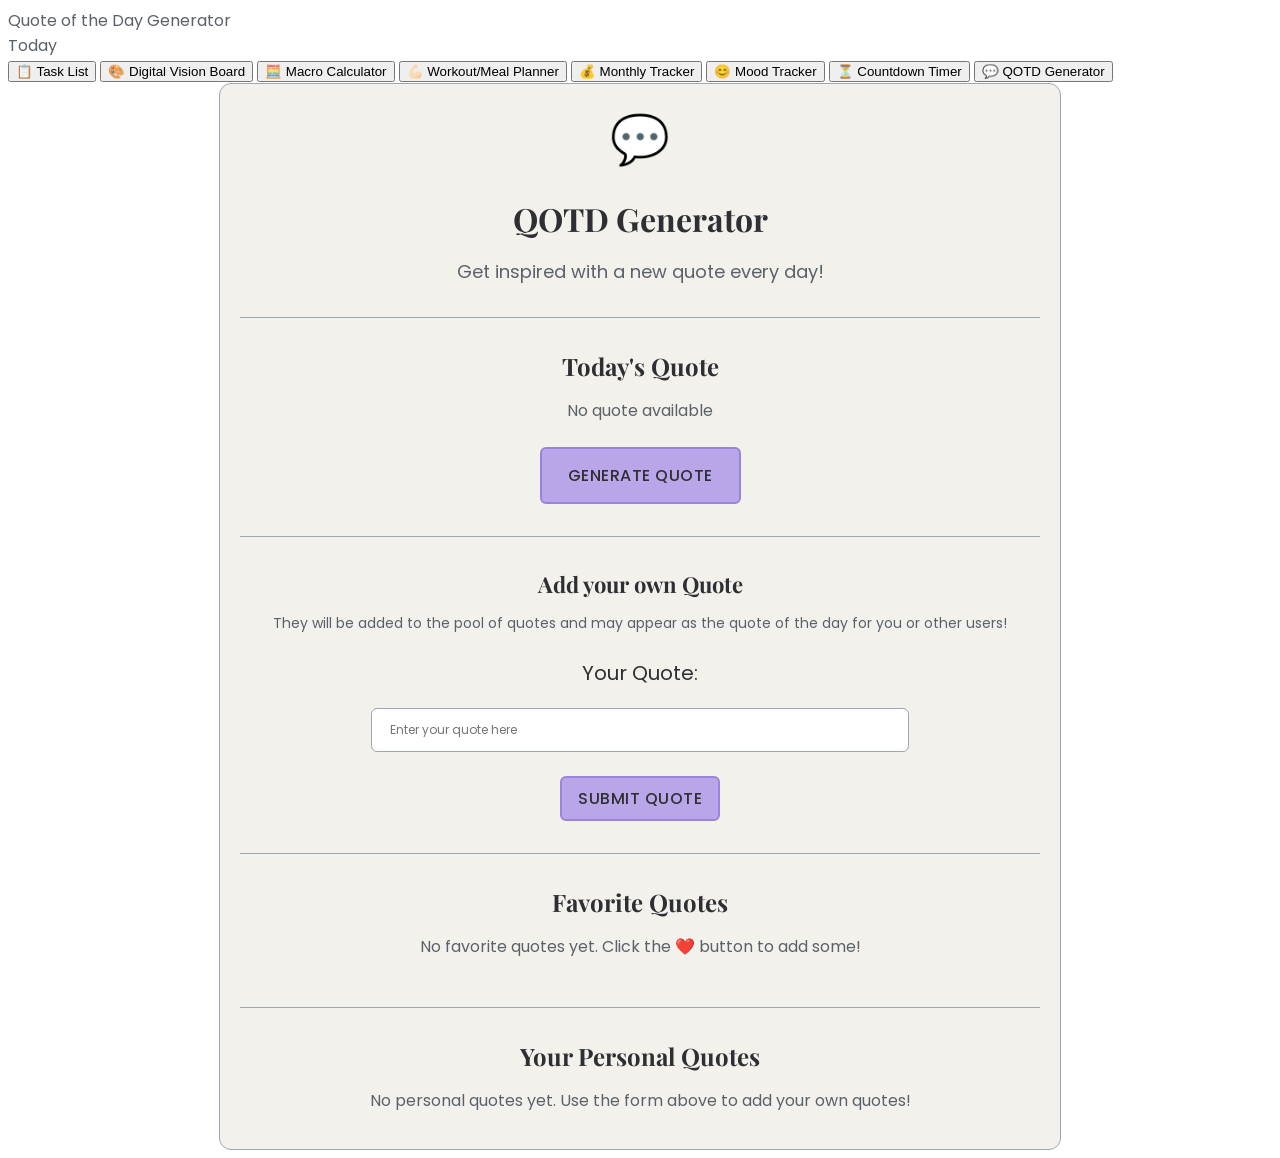
==== QOTD/index.html @ 15176fb0 "3-17 commit" ====
<!DOCTYPE html>
<html lang="en">
<head>
    <meta charset="UTF-8">
    <meta name="viewport" content="width=device-width, initial-scale=1.0">
    <title>Quote of the Day Generator</title>
    <link rel="stylesheet" href="style.css">
    <script src="script.js" defer></script>
</head>
<body>
    <header>
        <div class="logo">
            <span id="app-title">Quote of the Day Generator</span>
        </div>
        <div class="date-display">
            <div class="day" id="currentDay">Today</div>
            <div class="full-date" id="currentDate"></div>
        </div>
    </header>
    <div class="container">
        <div class="sidebar">
            <div class="profile">
                <div class="profile-img">

                </div>
                <div class="profile-name" id="profileName">
                    
                </div>
                <div class="profile-email" id="profileEmail">

                </div>
            </div>
            <div class="sidebar-buttons">
                <button class="sidebar-button">📋 Task List</button>
                <button class="sidebar-button">🎨 Digital Vision Board</button>
                <button class="sidebar-button">🧮 Macro Calculator</button>
                <button class="sidebar-button">💪🏻 Workout/Meal Planner</button>
                <button class="sidebar-button">💰 Monthly Tracker</button>
                <button class="sidebar-button">😊 Mood Tracker</button>
                <button class="sidebar-button">⏳ Countdown Timer</button>
                <button class="sidebar-button">💬 QOTD Generator</button>
            </div>
        </div>
        <div class="main-content">
            <div class="qotd">
                <div class="qotd__intro">
                    <span class="qotd__icon">💬</span>
                    <h1 class="qotd__title">QOTD Generator</h1>
                    <p class="qotd__description">Get inspired with a new quote every day!</p>
                </div>
                <div class="qotd__quote--display">
                    <h2 class="qotd__section--title">Today's Quote</h2>
                    <p id="quote-element" class="qotd__quote--text"></p>
                    <p id="quote-empty" class="qotd__quote">No quote available</p>
                    <div class="qotd__button--group">
                        <button id="generate-quote-button" class="qotd__button qotd__button--generate">Generate Quote</button>
                        <button id="favorite-quote-button" class="qotd__button qotd__button--favorite">❤️ Favorite</button>
                    </div>                
                </div>
                <form class="qotd__form" id="quote-form">
                    <h3 class="qotd__form--title">Add your own Quote</h3>
                    <p class="qotd__form--description">
                        They will be added to the pool of quotes and may appear as the quote of the day for you or other users!
                    </p>
                    <div class="qotd__form--group">
                        <label for="quote-input" class="qotd__label">Your Quote:</label>
                        <input type="text" id="quote-input" class="qotd__input" placeholder="Enter your quote here">
                    </div>
                    <button type="submit" id="submit-quote-button" class="qotd__button qotd__button--submit">Submit Quote
                    </button>
                </form>
                <div class="qotd__favorites">
                    <h2 class="qotd__section--title">Favorite Quotes</h2>
                    <ul id="favorite-quotes-list" class="qotd__favorites--list">
                        <li class="qotd__favorite-item">
                            <p class="qotd__favorite-quote">❤️ Example Quote</p>
                            <button class="qotd__button qotd__button--remove-favorite">Remove</button>
                        </li>
                    </ul>
                </div>
                <div class="qotd__personal">
                    <h2 class="qotd__section--title">Your Personal Quotes</h2>
                    <ul id="personal-quotes-list" class="qotd__personal--list">
                        <li class="qotd__personal-item">
                            <p class="qotd__personal-quote"> ❤️ Example Personal Quote</p>
                            <button class="qotd__button qotd__button--remove-personal">Remove</button>
                        </li>
                    </ul>
                </div>
            </div>
        </div>
    </div>
</body>
</html>
---- QOTD/style.css ----
@import url('https://fonts.googleapis.com/css2?family=Playfair+Display:wght@500;600;700&family=Poppins:wght@300;400;500&display=swap');

h1, h2, h3 {
    font-family: 'Playfair Display', serif;
    color: #2f2f33;
}

body {
    font-family: 'Poppins', sans-serif;
    color: #5a6168;
}

.qotd {
    width: 100%;
    max-width: 800px;
    margin: 0 auto;
    text-align: center;
    background-color: #f3f1ec;
    padding: 20px;
    border: 1px solid #9ea8b2;
    border-radius: 12px;
}

.qotd__intro {
    margin-bottom: 20px;
}

.qotd__icon {
    font-size: 48px;
    margin-bottom: 8px;
}

.qotd__title {
    font-size: 32px;
    margin-bottom: 16px;
}

.qotd__description {
    font-size: 18px;
    margin-bottom: 32px;
    border-bottom: 1px solid #9ea8b2;
    padding-bottom: 32px;
}

.qotd__section--title {
    font-size: 24px;
    margin-bottom: 16px;
}

.qotd__quote--text {
    margin: 24px 0;
    font-size: 20px;
}

.qotd__quote {
    font-size: 16px;
    margin-bottom: 24px;
}

.qotd__button--group {
    display: flex;
    justify-content: center;
    gap: 20px;
    margin-bottom: 32px;
    border-bottom: 1px solid #9ea8b2;
    padding-bottom: 32px;
}

.qotd__button{
    background-color: #b9a6e8;
    color: #2f2f33;
    border: 2px solid #9a84db;
    border-radius: 6px;
    padding: 8px 16px;
    font-size: 16px;
    transition: all 0.3s ease;
    cursor: pointer;
    font-family: 'Poppins', sans-serif;
    font-weight: 500;
    letter-spacing: 0.5px;
    text-transform: uppercase;
}

.qotd__button--generate{
    padding: 14px 26px;
}

.qotd__button:hover {
    background-color: #9a84db;
    transform: translateY(-2px);
    box-shadow: 0 6px 12px rgba(0, 0, 0, 0.1);
}

.qotd__button--favorite {
    background-color: #f2c6d8;
    border: 2px solid #e6a6c1;
    /* display: none; */
}

.qotd__button--favorite:hover {
    background-color: #e6a6c1;
    transform: translateY(-2px);
}

/* form */

.qotd__form{
    margin-bottom: 32px;
    border-bottom: 1px solid #9ea8b2;
    padding-bottom: 32px;
}

.qotd__form--title {
    font-size: 22px;
    margin-bottom: 12px;
}

.qotd__form--description {
    font-size: 14px;
    color: #5a6168;
    margin-bottom: 24px;
}

.qotd__form--group {
    display: flex;
    flex-direction: column;
    align-items: center;
    gap: 12px;
    margin-bottom: 24px;
}

.qotd__label {
    font-size: 20px;
    color: #2f2f33;
    margin-bottom: 8px;
}

.qotd__input {
    width: 100%;
    max-width: 500px;
    padding: 12px 18px;
    border: 1px solid #9ea8b2;
    border-radius: 6px;
    font-size: 12px;
    font-family: 'Poppins', sans-serif;
    transition: all 0.3s ease;
}

.qotd__input:focus {
    outline: none;
    border-color: #b9a6e8;
    box-shadow: 0 0 0 2px rgba(185, 166, 232, 0.3);
}

/* favorites */

.qotd__favorites{
    margin-bottom: 32px;
    border-bottom: 1px solid #9ea8b2;
    padding-bottom: 32px;
}

.qotd__favorites--list, .qotd__personal--list {
    list-style: none;
    display: flex;
    padding: 0;
    flex-direction: column;
    gap: 8px;
}

.qotd__favorite-item, .qotd__personal-item {
    display: flex;
    justify-content: space-between;
    align-items: center;
    background-color: white;
    padding: 12px 18px;
    border: 1px solid #9ea8b2;
    border-radius: 6px;
}

.qotd__favorite-quote, .qotd__personal-quote {
    font-size: 14px;
    color: #2f2f33;
    font-style: italic;
}

.qotd__button--remove-favorite, .qotd__button--remove-personal {
    background-color: #e28a8a;
    border: 2px solid #c96e6e;
    padding: 6px 12px;
}

.qotd__button--remove-favorite:hover, .qotd__button--remove-personal:hover {
    background-color: #c96e6e;
    transform: translateY(-2px);
    box-shadow: 0 6px 12px rgba(0, 0, 0, 0.1);
}
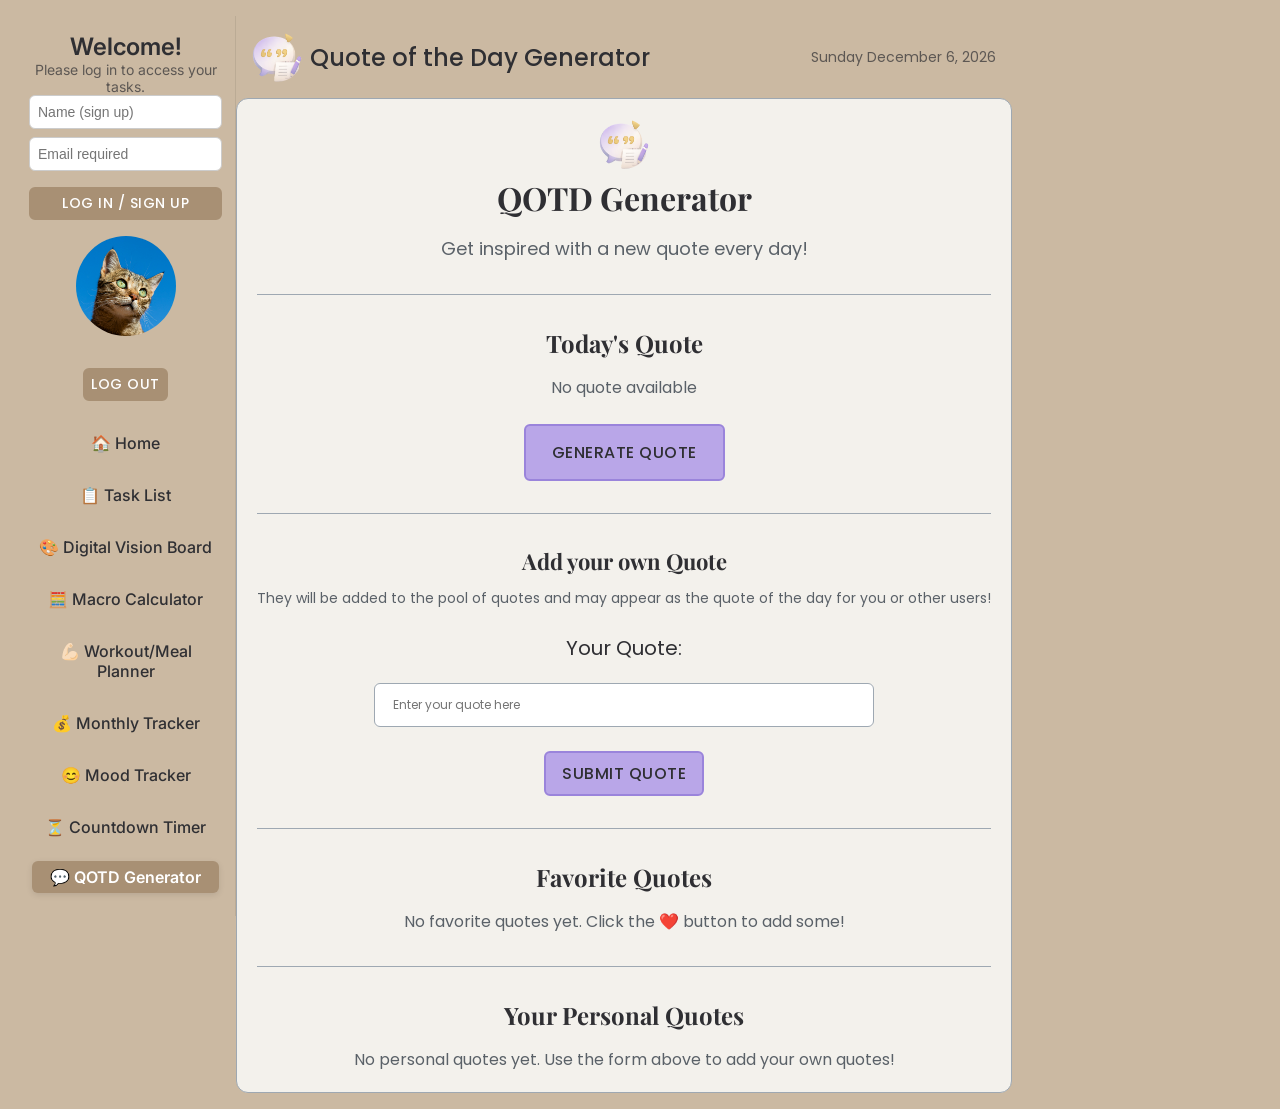
==== commit fecf6898: "3/18" ====
--- a/QOTD/index.html
+++ b/QOTD/index.html
@@ -6,89 +6,76 @@
     <title>Quote of the Day Generator</title>
     <link rel="stylesheet" href="style.css">
     <script src="script.js" defer></script>
+    <script src="/assets/site.js" defer></script>
+    <script src="/assets/auth.js" defer></script>
+    <script src="/assets/layout.js" defer></script>
+    <link rel="stylesheet" href="/partials/sidebar.css">
 </head>
 <body>
-    <header>
-        <div class="logo">
-            <span id="app-title">Quote of the Day Generator</span>
-        </div>
-        <div class="date-display">
-            <div class="day" id="currentDay">Today</div>
-            <div class="full-date" id="currentDate"></div>
-        </div>
-    </header>
-    <div class="container">
-        <div class="sidebar">
-            <div class="profile">
-                <div class="profile-img">
-
+    <section class="shell">
+        <div id="sidebar-mount"></div>
+        <div class="shell__content">        
+            <header>
+                <div class="logo">
+                    <img class="logo__img" src="/QOTD/info/logo.png" alt="Logo">
+                    <span class="app-title" id="app-title">Quote of the Day Generator</span>
                 </div>
-                <div class="profile-name" id="profileName">
-                    
+                <div class="date-display">
+                    <div class="day" id="currentDay">Today</div>
+                    <div class="full-date" id="currentDate"></div>
                 </div>
-                <div class="profile-email" id="profileEmail">
-
-                </div>
-            </div>
-            <div class="sidebar-buttons">
-                <button class="sidebar-button">📋 Task List</button>
-                <button class="sidebar-button">🎨 Digital Vision Board</button>
-                <button class="sidebar-button">🧮 Macro Calculator</button>
-                <button class="sidebar-button">💪🏻 Workout/Meal Planner</button>
-                <button class="sidebar-button">💰 Monthly Tracker</button>
-                <button class="sidebar-button">😊 Mood Tracker</button>
-                <button class="sidebar-button">⏳ Countdown Timer</button>
-                <button class="sidebar-button">💬 QOTD Generator</button>
-            </div>
-        </div>
-        <div class="main-content">
-            <div class="qotd">
-                <div class="qotd__intro">
-                    <span class="qotd__icon">💬</span>
-                    <h1 class="qotd__title">QOTD Generator</h1>
-                    <p class="qotd__description">Get inspired with a new quote every day!</p>
-                </div>
-                <div class="qotd__quote--display">
-                    <h2 class="qotd__section--title">Today's Quote</h2>
-                    <p id="quote-element" class="qotd__quote--text"></p>
-                    <p id="quote-empty" class="qotd__quote">No quote available</p>
-                    <div class="qotd__button--group">
-                        <button id="generate-quote-button" class="qotd__button qotd__button--generate">Generate Quote</button>
-                        <button id="favorite-quote-button" class="qotd__button qotd__button--favorite">❤️ Favorite</button>
-                    </div>                
-                </div>
-                <form class="qotd__form" id="quote-form">
-                    <h3 class="qotd__form--title">Add your own Quote</h3>
-                    <p class="qotd__form--description">
-                        They will be added to the pool of quotes and may appear as the quote of the day for you or other users!
-                    </p>
-                    <div class="qotd__form--group">
-                        <label for="quote-input" class="qotd__label">Your Quote:</label>
-                        <input type="text" id="quote-input" class="qotd__input" placeholder="Enter your quote here">
+            </header>
+            <div class="container">
+                <div class="main-content">
+                    <div class="qotd">
+                        <div class="qotd__intro">
+                            <img class="logo__img" src="/QOTD/info/logo.png" alt="Logo">
+                            <h1 class="qotd__title">QOTD Generator</h1>
+                            <p class="qotd__description">Get inspired with a new quote every day!</p>
+                        </div>
+                        <div class="qotd__quote--display">
+                            <h2 class="qotd__section--title">Today's Quote</h2>
+                            <p id="quote-element" class="qotd__quote--text"></p>
+                            <p id="quote-empty" class="qotd__quote">No quote available</p>
+                            <div class="qotd__button--group">
+                                <button id="generate-quote-button" class="qotd__button qotd__button--generate">Generate Quote</button>
+                                <button id="favorite-quote-button" class="qotd__button qotd__button--favorite">❤️ Favorite</button>
+                            </div>                
+                        </div>
+                        <form class="qotd__form" id="quote-form">
+                            <h3 class="qotd__form--title">Add your own Quote</h3>
+                            <p class="qotd__form--description">
+                                They will be added to the pool of quotes and may appear as the quote of the day for you or other users!
+                            </p>
+                            <div class="qotd__form--group">
+                                <label for="quote-input" class="qotd__label">Your Quote:</label>
+                                <input type="text" id="quote-input" class="qotd__input" placeholder="Enter your quote here">
+                            </div>
+                            <button type="submit" id="submit-quote-button" class="qotd__button qotd__button--submit">Submit Quote
+                            </button>
+                        </form>
+                        <div class="qotd__favorites">
+                            <h2 class="qotd__section--title">Favorite Quotes</h2>
+                            <ul id="favorite-quotes-list" class="qotd__favorites--list">
+                                <li class="qotd__favorite-item">
+                                    <p class="qotd__favorite-quote">❤️ Example Quote</p>
+                                    <button class="qotd__button qotd__button--remove-favorite">Remove</button>
+                                </li>
+                            </ul>
+                        </div>
+                        <div class="qotd__personal">
+                            <h2 class="qotd__section--title">Your Personal Quotes</h2>
+                            <ul id="personal-quotes-list" class="qotd__personal--list">
+                                <li class="qotd__personal-item">
+                                    <p class="qotd__personal-quote"> ❤️ Example Personal Quote</p>
+                                    <button class="qotd__button qotd__button--remove-personal">Remove</button>
+                                </li>
+                            </ul>
+                        </div>
                     </div>
-                    <button type="submit" id="submit-quote-button" class="qotd__button qotd__button--submit">Submit Quote
-                    </button>
-                </form>
-                <div class="qotd__favorites">
-                    <h2 class="qotd__section--title">Favorite Quotes</h2>
-                    <ul id="favorite-quotes-list" class="qotd__favorites--list">
-                        <li class="qotd__favorite-item">
-                            <p class="qotd__favorite-quote">❤️ Example Quote</p>
-                            <button class="qotd__button qotd__button--remove-favorite">Remove</button>
-                        </li>
-                    </ul>
-                </div>
-                <div class="qotd__personal">
-                    <h2 class="qotd__section--title">Your Personal Quotes</h2>
-                    <ul id="personal-quotes-list" class="qotd__personal--list">
-                        <li class="qotd__personal-item">
-                            <p class="qotd__personal-quote"> ❤️ Example Personal Quote</p>
-                            <button class="qotd__button qotd__button--remove-personal">Remove</button>
-                        </li>
-                    </ul>
                 </div>
             </div>
         </div>
-    </div>
+    </section>
 </body>
 </html>
--- a/QOTD/style.css
+++ b/QOTD/style.css
@@ -1,4 +1,58 @@
 @import url('https://fonts.googleapis.com/css2?family=Playfair+Display:wght@500;600;700&family=Poppins:wght@300;400;500&display=swap');
+
+* {
+    box-sizing: border-box;
+    margin: 0;
+    padding: 0;
+}
+
+html, body {
+    height: 100%;
+    background-color: #cbb9a2; /* page background */
+    font-family: 'Poppins', sans-serif;
+    color: #5a6168;
+}
+
+.shell {
+    display: flex;
+    min-height: 100vh;
+    background-color: transparent;
+    padding: 16px;
+}
+
+.shell__content{
+    background-color: #cbb9a2;
+}
+
+header {
+    background-color: transparent;
+    padding: 16px;
+    display: flex;
+    justify-content: space-between;
+    gap: 12px;
+    align-items: center;
+}
+
+.logo{
+    display: flex;
+    align-items: center;
+    justify-content: center;
+    gap: 8px;
+}
+
+.app-title{
+    font-size: 24px;
+    font-weight: 500;
+    color: #2f2f33;
+}
+
+.date-display{
+    font-size: 14px;
+    color: #2f2f33;
+    opacity: 0.7;
+    display: flex;
+    gap: 4px;
+}
 
 h1, h2, h3 {
     font-family: 'Playfair Display', serif;
@@ -8,6 +62,23 @@
 body {
     font-family: 'Poppins', sans-serif;
     color: #5a6168;
+}
+
+.container {
+    background-color: #cbb9a2;
+}
+
+.logo__img{
+    width: 50px;
+    height: 50px;
+    border-radius: 50%;
+    overflow: hidden;
+}
+
+.logo__img img{
+    width: 100%;
+    height: 100%;
+    object-fit: cover;
 }
 
 .qotd {
--- a/partials/sidebar.css
+++ b/partials/sidebar.css
@@ -0,0 +1,136 @@
+@import url('https://fonts.googleapis.com/css2?family=Inter:wght@400;500;600&display=swap');
+
+.sidebar{
+    width: 220px;
+    min-height: 100vh;
+    padding: 16px;
+    background: #cbb9a2;
+    border-right: 1px solid rgba(0, 0, 0, 0.08);
+    font-family: "Inter", sans-serif;
+    display: flex;
+    flex-direction: column;
+    gap: 16px;
+}
+
+.profile{
+    display: flex;
+    flex-direction: column;
+    align-items: center;
+    text-align: center;
+    gap: 8px;
+}
+
+.profile__img{
+    width: 100px;
+    height: 100px;
+    border-radius: 50%;
+    overflow: hidden;
+}
+
+.profile__img img{
+    width: 100%;
+    height: 100%;
+    object-fit: cover;
+}
+
+.profile__name{
+    font-size: 24px;
+    font-weight: 600;
+    color: #2f2f33;
+    font-family: "Inter", sans-serif;
+}
+
+.profile__email{
+    font-size: 14px;
+    color: #2f2f33;
+    opacity: 0.7;
+}
+
+#auth-logged-in{
+    display: flex;
+    flex-direction: column;
+    align-items: center;
+    text-align: center;
+    gap: 8px;
+}
+
+#auth-logged-in {
+  display: flex !important;
+}
+
+.auth__form{
+    display: flex;
+    flex-direction: column;
+    text-align: center;
+    gap: 8px;
+}
+
+.auth__name, .auth__email{
+    padding: 8px;
+    border: 1px solid #ccc;
+    border-radius: 6px;
+    font-size: 14px;
+    transition: border-color 0.3s ease;
+}
+
+.profile__btn{
+    background-color: #a89074;
+    color: #fff;
+    border: 2px solid #a89074;
+    border-radius: 6px;
+    padding: 4px 6px;
+    font-size: 14px;
+    transition: all 0.3s ease;
+    cursor: pointer;
+    font-family: 'Poppins', sans-serif;
+    font-weight: 500;
+    letter-spacing: 0.5px;
+    text-transform: uppercase;
+    margin: 8px 0;
+}
+
+.profile__btn:hover{
+    background-color: #8f7760;
+    color: #fff;
+}
+
+a{
+    text-decoration: none;
+    color: #2f2f33;
+    font-size: 16px;
+    transition: color 0.3s ease;
+}
+
+.sidebar-buttons{
+    display: flex;
+    flex-direction: column;
+    text-align: center;
+    gap: 16px;
+    font-size: 15px;
+}
+
+.sidebar-button{
+    padding: 8px 0;
+    transition: all 0.3s ease;
+    font-weight: 500;
+}
+
+.sidebar-button:hover{
+    background-color: #8f7760;
+    border-radius: 6px;
+    color: #fff;
+}
+
+.sidebar-button.is-active {
+  background: #a89074;
+  color: #ffffff;
+  border-color: #2f2f33;
+  box-shadow: 0 2px 6px rgba(0,0,0,0.1);
+  padding: 6px 0;
+  border-radius: 6px;
+  font-weight: 600;
+}
+
+.sidebar-button.is-active:hover {
+  background: #8f7760; /* keep it solid */
+}
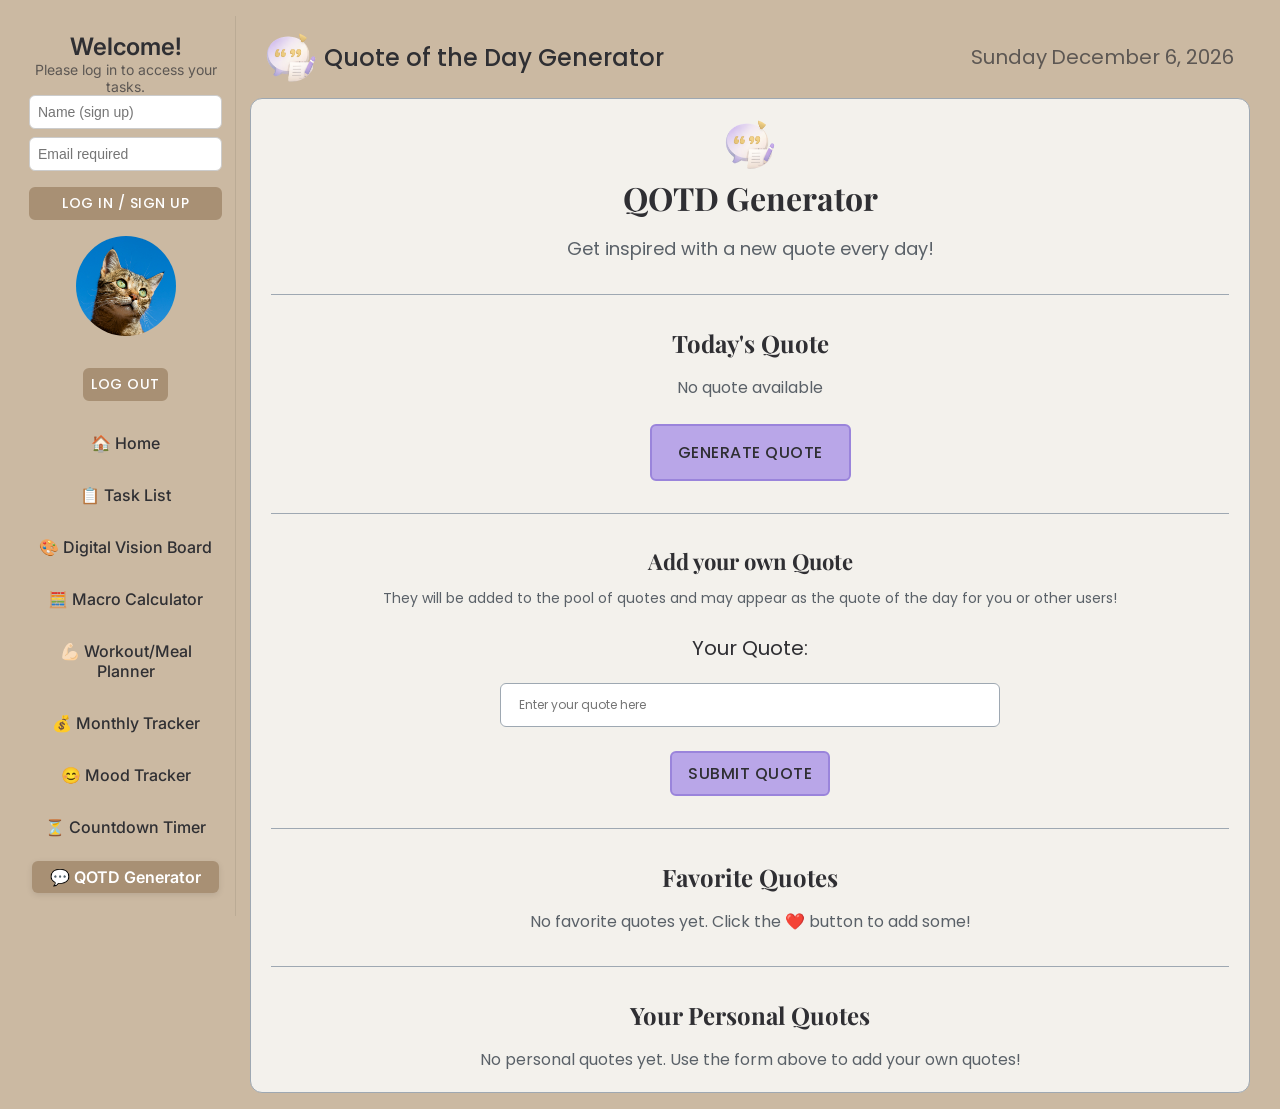
==== commit 8a7bb15d: "4-5 first commit" ====
--- a/QOTD/index.html
+++ b/QOTD/index.html
@@ -7,9 +7,9 @@
     <link rel="stylesheet" href="style.css">
     <script src="script.js" defer></script>
     <script src="/assets/site.js" defer></script>
-    <script src="/assets/auth.js" defer></script>
-    <script src="/assets/layout.js" defer></script>
-    <link rel="stylesheet" href="/partials/sidebar.css">
+    <script src="../assets/auth.js" defer></script>
+    <script src="../assets/layout.js" defer></script>
+    <link rel="stylesheet" href="../partials/sidebar.css">
 </head>
 <body>
     <section class="shell">
--- a/QOTD/style.css
+++ b/QOTD/style.css
@@ -22,6 +22,11 @@
 
 .shell__content{
     background-color: #cbb9a2;
+    display: flex;
+    flex-direction: column;
+    width: 100%;
+    max-width: 1000px;
+    margin: 0 auto;
 }
 
 header {
@@ -47,7 +52,7 @@
 }
 
 .date-display{
-    font-size: 14px;
+    font-size: 20px;
     color: #2f2f33;
     opacity: 0.7;
     display: flex;
@@ -83,7 +88,6 @@
 
 .qotd {
     width: 100%;
-    max-width: 800px;
     margin: 0 auto;
     text-align: center;
     background-color: #f3f1ec;
